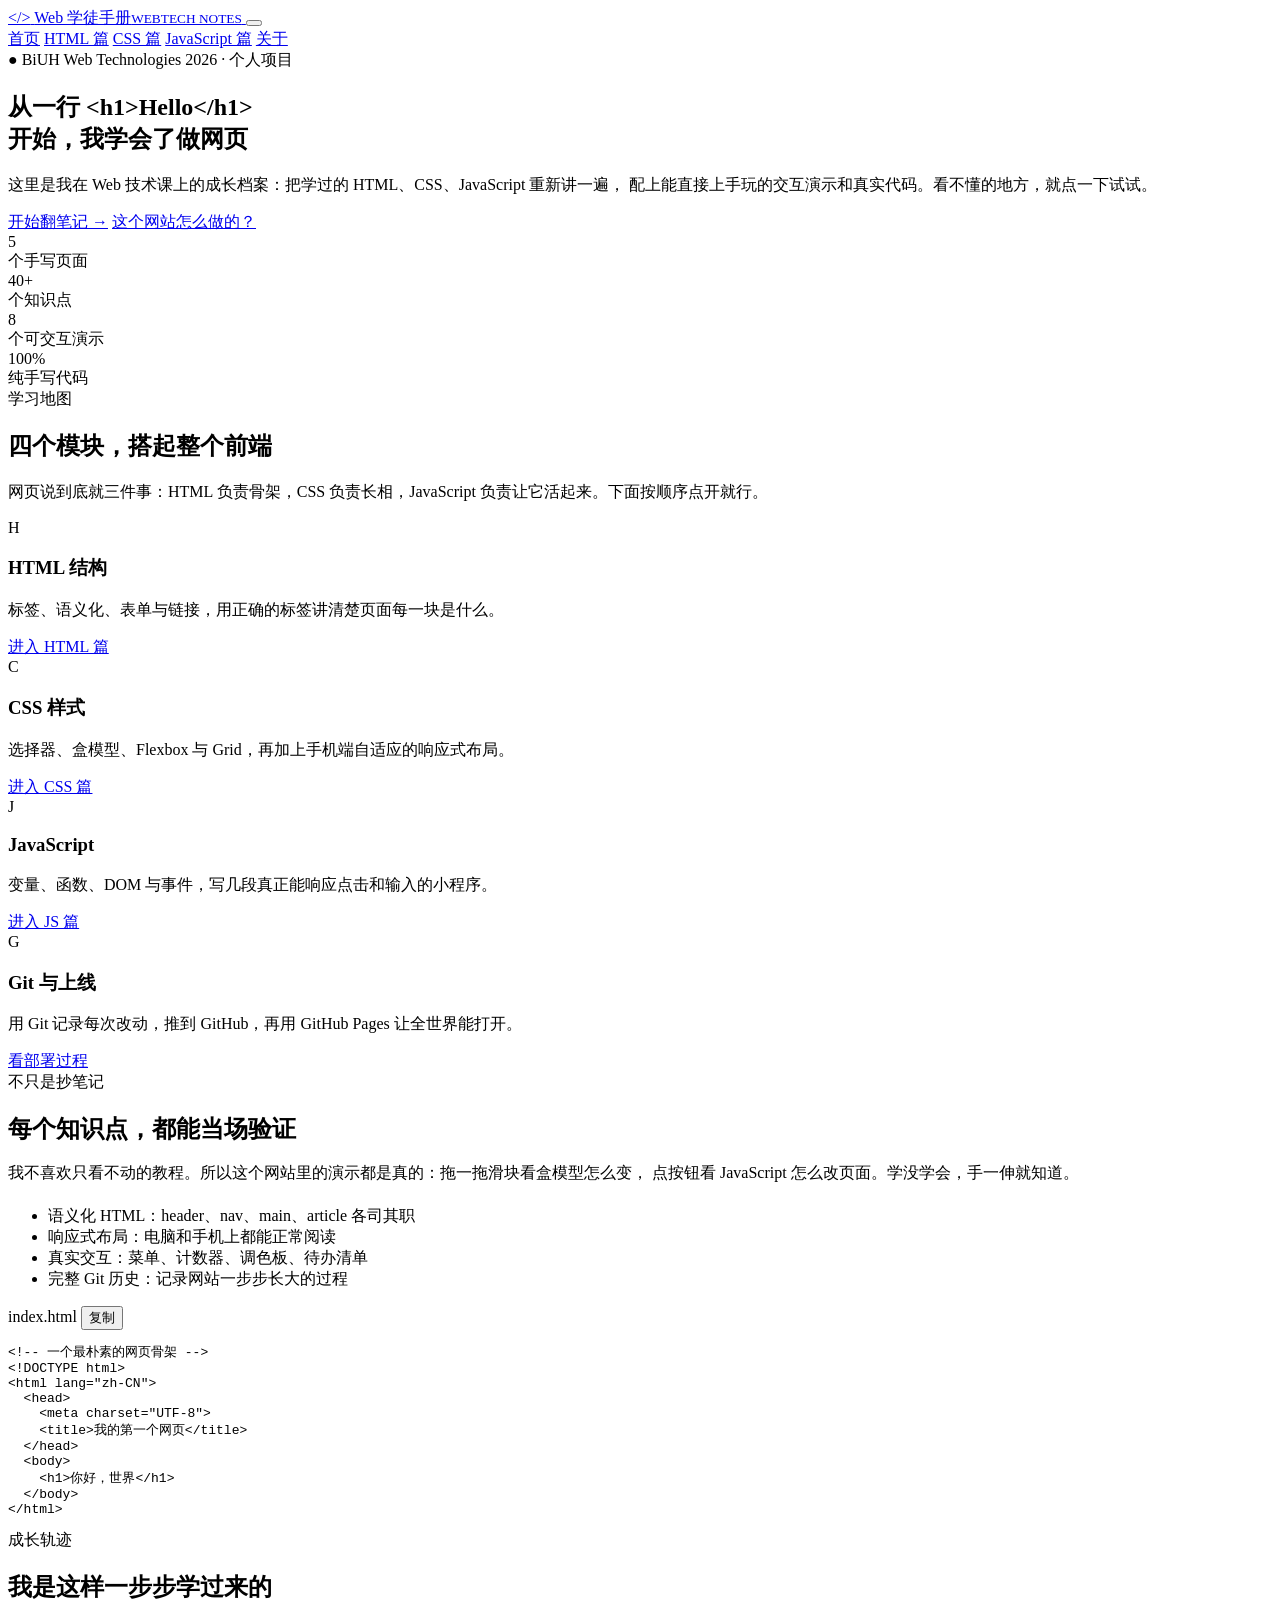
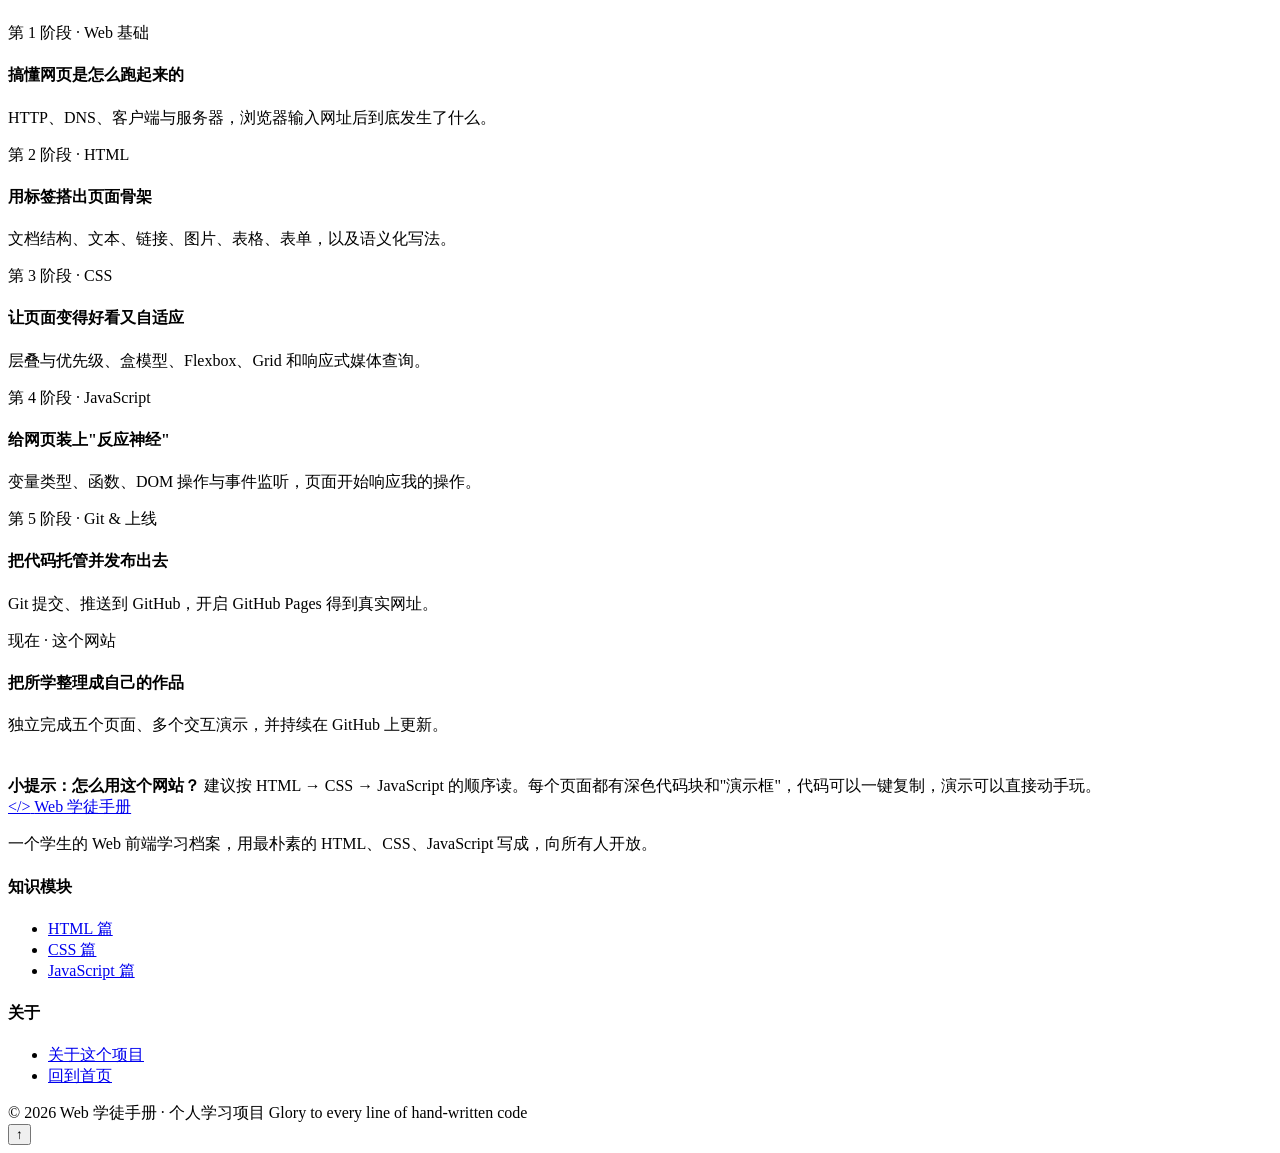
==== index.html @ aa2fd372 "搭建首页：导航、hero、学习模块与入场动画" ====
<!DOCTYPE html>
<html lang="zh-CN">
<head>
  <meta charset="UTF-8">
  <meta name="viewport" content="width=device-width, initial-scale=1.0">
  <title>Web 学徒手册 · 我的 Web 技术学习笔记</title>
  <meta name="description" content="一个从零开始的 Web 前端学习成果展示：HTML、CSS、JavaScript 知识点、可交互演示与真实代码，全部手写并托管在 GitHub。">

  <!-- 身份标识：favicon 与 app icon -->
  <link rel="icon" href="images/favicon-32.png" sizes="32x32">
  <link rel="apple-touch-icon" href="images/apple-touch-icon.png">

  <!-- Open Graph 链接分享卡片 -->
  <meta property="og:title" content="Web 学徒手册">
  <meta property="og:description" content="从零开始的 Web 前端学习成果展示：HTML、CSS、JavaScript，全部手写。">
  <meta property="og:image" content="https://YOUR-NAME.github.io/webtech-notes/images/og-image.jpg">
  <meta property="og:url" content="https://YOUR-NAME.github.io/webtech-notes/">
  <meta property="og:type" content="website">
  <meta name="twitter:card" content="summary_large_image">

  <link rel="stylesheet" href="css/style.css">
</head>
<body>

  <!-- ===== 顶部导航 ===== -->
  <header class="site-header">
    <div class="container nav-bar">
      <a class="brand" href="index.html">
        <span class="mark">&lt;/&gt;</span>
        <span>Web 学徒手册<small>WEBTECH NOTES</small></span>
      </a>
      <button class="nav-toggle" aria-label="切换菜单" aria-expanded="false">
        <span></span><span></span><span></span>
      </button>
      <nav class="nav-links" aria-label="主导航">
        <a href="index.html" class="active">首页</a>
        <a href="html.html">HTML 篇</a>
        <a href="css.html">CSS 篇</a>
        <a href="javascript.html">JavaScript 篇</a>
        <a href="about.html">关于</a>
      </nav>
    </div>
  </header>

  <main>
    <!-- ===== Hero ===== -->
    <section class="hero">
      <div class="container">
        <span class="eyebrow">● BiUH Web Technologies 2026 · 个人项目</span>
        <h1>从一行 <span class="grad">&lt;h1&gt;Hello&lt;/h1&gt;</span><br>开始，我学会了做网页</h1>
        <p class="lead">
          这里是我在 Web 技术课上的成长档案：把学过的 HTML、CSS、JavaScript 重新讲一遍，
          配上能直接上手玩的交互演示和真实代码。看不懂的地方，就点一下试试。
        </p>
        <div class="hero-actions">
          <a href="html.html" class="btn btn-primary">开始翻笔记 →</a>
          <a href="about.html" class="btn btn-ghost">这个网站怎么做的？</a>
        </div>
        <div class="hero-stats">
          <div><div class="num"><span data-count="5">0</span></div><div class="lbl">个手写页面</div></div>
          <div><div class="num"><span data-count="40">0</span>+</div><div class="lbl">个知识点</div></div>
          <div><div class="num"><span data-count="8">0</span></div><div class="lbl">个可交互演示</div></div>
          <div><div class="num"><span data-count="100">0</span>%</div><div class="lbl">纯手写代码</div></div>
        </div>
      </div>
    </section>

    <!-- ===== 学习模块 ===== -->
    <section class="section">
      <div class="container">
        <div class="section-head reveal">
          <span class="tag">学习地图</span>
          <h2>四个模块，搭起整个前端</h2>
          <p>网页说到底就三件事：HTML 负责骨架，CSS 负责长相，JavaScript 负责让它活起来。下面按顺序点开就行。</p>
        </div>
        <div class="grid grid-4">
          <article class="card module-card reveal">
            <div class="icon">H</div>
            <h3>HTML 结构</h3>
            <p>标签、语义化、表单与链接，用正确的标签讲清楚页面每一块是什么。</p>
            <a class="go" href="html.html">进入 HTML 篇</a>
          </article>
          <article class="card module-card reveal">
            <div class="icon accent-bg">C</div>
            <h3>CSS 样式</h3>
            <p>选择器、盒模型、Flexbox 与 Grid，再加上手机端自适应的响应式布局。</p>
            <a class="go" href="css.html">进入 CSS 篇</a>
          </article>
          <article class="card module-card reveal">
            <div class="icon">J</div>
            <h3>JavaScript</h3>
            <p>变量、函数、DOM 与事件，写几段真正能响应点击和输入的小程序。</p>
            <a class="go" href="javascript.html">进入 JS 篇</a>
          </article>
          <article class="card module-card reveal">
            <div class="icon accent-bg">G</div>
            <h3>Git 与上线</h3>
            <p>用 Git 记录每次改动，推到 GitHub，再用 GitHub Pages 让全世界能打开。</p>
            <a class="go" href="about.html">看部署过程</a>
          </article>
        </div>
      </div>
    </section>

    <!-- ===== 这个网站的特点 ===== -->
    <section class="section alt">
      <div class="container">
        <div class="grid grid-2" style="align-items:center; gap:44px;">
          <div class="reveal">
            <span class="tag">不只是抄笔记</span>
            <h2 style="margin-bottom:18px;">每个知识点，都能当场验证</h2>
            <p style="color:var(--muted); margin-bottom:22px;">
              我不喜欢只看不动的教程。所以这个网站里的演示都是真的：拖一拖滑块看盒模型怎么变，
              点按钮看 JavaScript 怎么改页面。学没学会，手一伸就知道。
            </p>
            <ul class="feature-list">
              <li>语义化 HTML：header、nav、main、article 各司其职</li>
              <li>响应式布局：电脑和手机上都能正常阅读</li>
              <li>真实交互：菜单、计数器、调色板、待办清单</li>
              <li>完整 Git 历史：记录网站一步步长大的过程</li>
            </ul>
          </div>
          <div class="reveal">
            <div class="code-block">
              <div class="code-bar">
                <span class="dots"><i></i><i></i><i></i></span>
                <span class="fname">index.html</span>
                <button class="copy-btn">复制</button>
              </div>
<pre><span class="t-com">&lt;!-- 一个最朴素的网页骨架 --&gt;</span>
<span class="t-tag">&lt;!DOCTYPE html&gt;</span>
<span class="t-tag">&lt;html</span> <span class="t-attr">lang</span>=<span class="t-str">"zh-CN"</span><span class="t-tag">&gt;</span>
  <span class="t-tag">&lt;head&gt;</span>
    <span class="t-tag">&lt;meta</span> <span class="t-attr">charset</span>=<span class="t-str">"UTF-8"</span><span class="t-tag">&gt;</span>
    <span class="t-tag">&lt;title&gt;</span>我的第一个网页<span class="t-tag">&lt;/title&gt;</span>
  <span class="t-tag">&lt;/head&gt;</span>
  <span class="t-tag">&lt;body&gt;</span>
    <span class="t-tag">&lt;h1&gt;</span>你好，世界<span class="t-tag">&lt;/h1&gt;</span>
  <span class="t-tag">&lt;/body&gt;</span>
<span class="t-tag">&lt;/html&gt;</span></pre>
            </div>
          </div>
        </div>
      </div>
    </section>

    <!-- ===== 学习历程时间线 ===== -->
    <section class="section">
      <div class="container">
        <div class="section-head reveal">
          <span class="tag">成长轨迹</span>
          <h2>我是这样一步步学过来的</h2>
        </div>
        <div class="grid grid-2">
          <div class="timeline reveal">
            <div class="timeline-item">
              <div class="when">第 1 阶段 · Web 基础</div>
              <h4>搞懂网页是怎么跑起来的</h4>
              <p>HTTP、DNS、客户端与服务器，浏览器输入网址后到底发生了什么。</p>
            </div>
            <div class="timeline-item">
              <div class="when">第 2 阶段 · HTML</div>
              <h4>用标签搭出页面骨架</h4>
              <p>文档结构、文本、链接、图片、表格、表单，以及语义化写法。</p>
            </div>
            <div class="timeline-item">
              <div class="when">第 3 阶段 · CSS</div>
              <h4>让页面变得好看又自适应</h4>
              <p>层叠与优先级、盒模型、Flexbox、Grid 和响应式媒体查询。</p>
            </div>
          </div>
          <div class="timeline reveal">
            <div class="timeline-item">
              <div class="when">第 4 阶段 · JavaScript</div>
              <h4>给网页装上"反应神经"</h4>
              <p>变量类型、函数、DOM 操作与事件监听，页面开始响应我的操作。</p>
            </div>
            <div class="timeline-item">
              <div class="when">第 5 阶段 · Git &amp; 上线</div>
              <h4>把代码托管并发布出去</h4>
              <p>Git 提交、推送到 GitHub，开启 GitHub Pages 得到真实网址。</p>
            </div>
            <div class="timeline-item">
              <div class="when">现在 · 这个网站</div>
              <h4>把所学整理成自己的作品</h4>
              <p>独立完成五个页面、多个交互演示，并持续在 GitHub 上更新。</p>
            </div>
          </div>
        </div>

        <div class="callout info reveal" style="margin-top:40px;">
          <strong>小提示：怎么用这个网站？</strong>
          建议按 HTML → CSS → JavaScript 的顺序读。每个页面都有深色代码块和"演示框"，代码可以一键复制，演示可以直接动手玩。
        </div>
      </div>
    </section>
  </main>

  <!-- ===== 页脚 ===== -->
  <footer class="site-footer">
    <div class="container">
      <div class="footer-grid">
        <div>
          <a class="brand" href="index.html">
            <span class="mark">&lt;/&gt;</span>
            <span>Web 学徒手册</span>
          </a>
          <p>一个学生的 Web 前端学习档案，用最朴素的 HTML、CSS、JavaScript 写成，向所有人开放。</p>
        </div>
        <div>
          <h4>知识模块</h4>
          <ul>
            <li><a href="html.html">HTML 篇</a></li>
            <li><a href="css.html">CSS 篇</a></li>
            <li><a href="javascript.html">JavaScript 篇</a></li>
          </ul>
        </div>
        <div>
          <h4>关于</h4>
          <ul>
            <li><a href="about.html">关于这个项目</a></li>
            <li><a href="index.html">回到首页</a></li>
          </ul>
        </div>
      </div>
      <div class="footer-bottom">
        <span>© <span data-year>2026</span> Web 学徒手册 · 个人学习项目</span>
        <span>Glory to every line of hand-written code</span>
      </div>
    </div>
  </footer>

  <button class="to-top" aria-label="回到顶部">↑</button>
  <script src="js/main.js"></script>
</body>
</html>
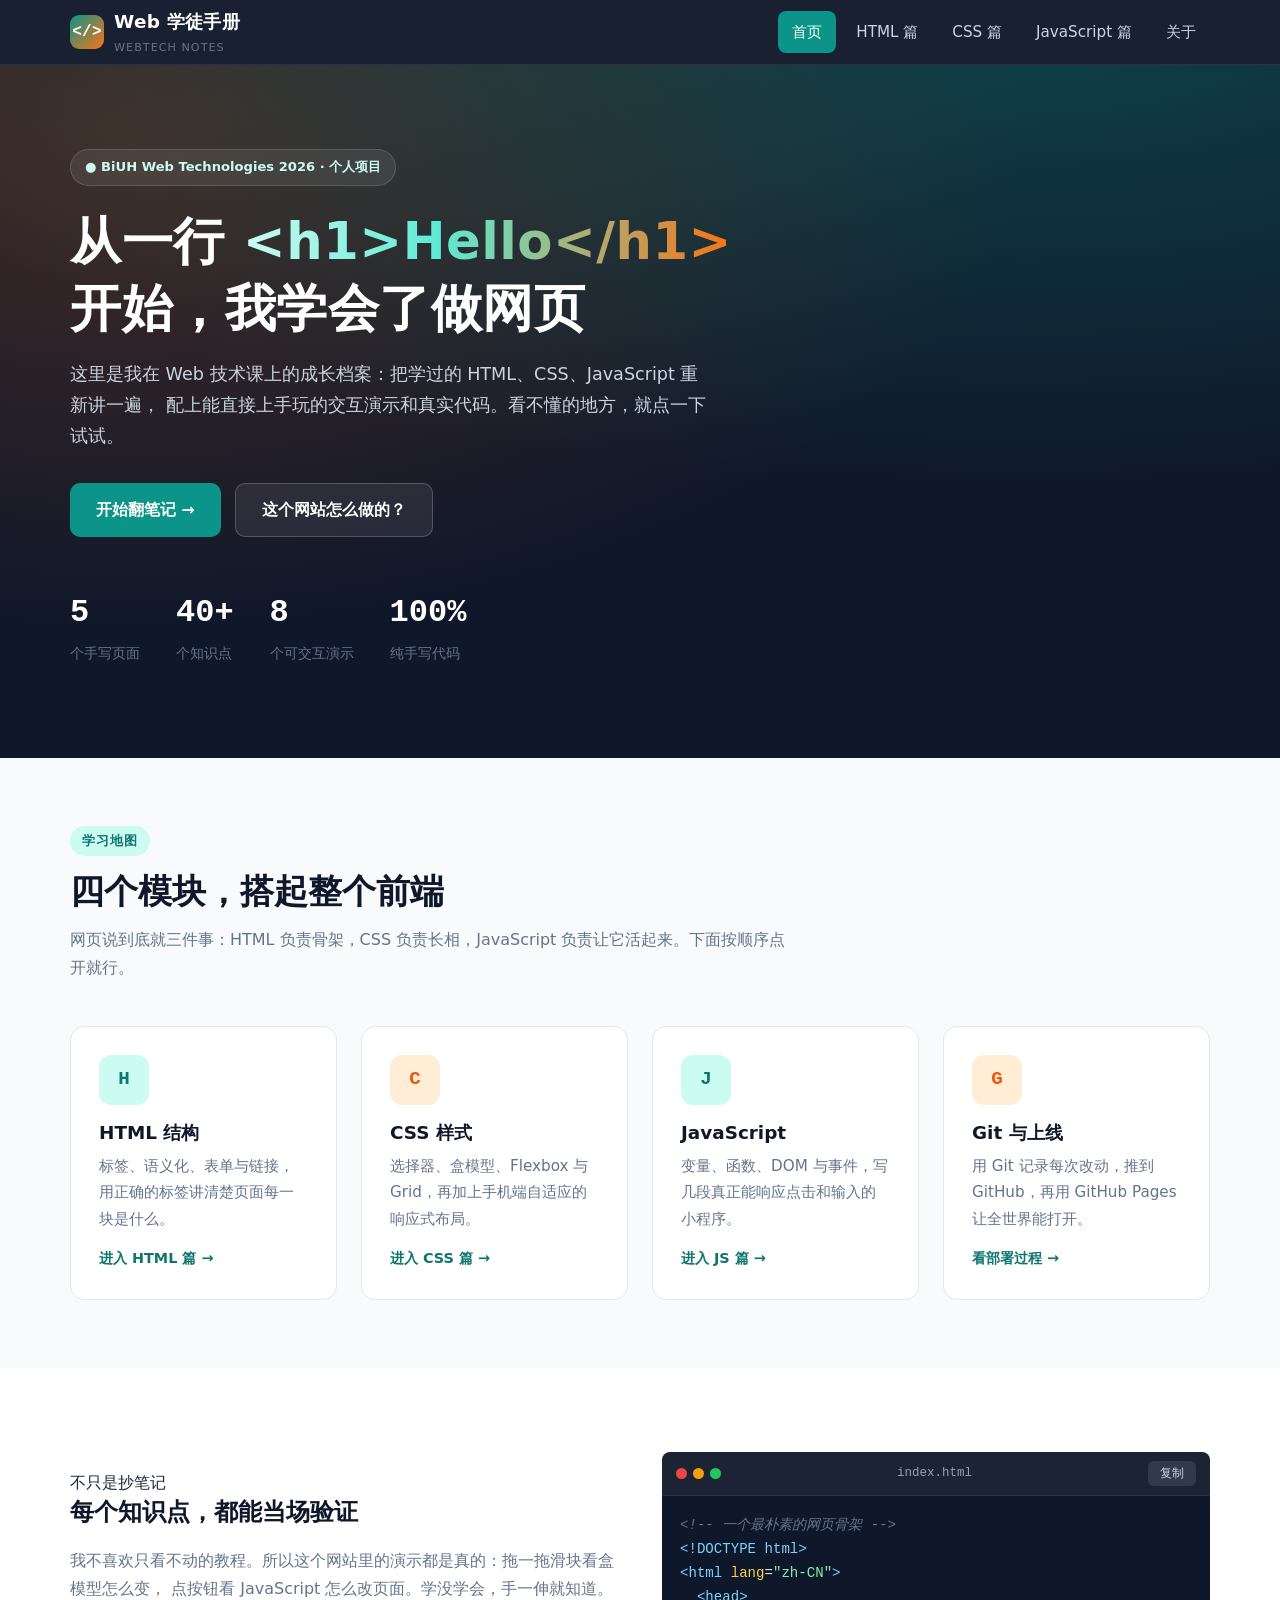
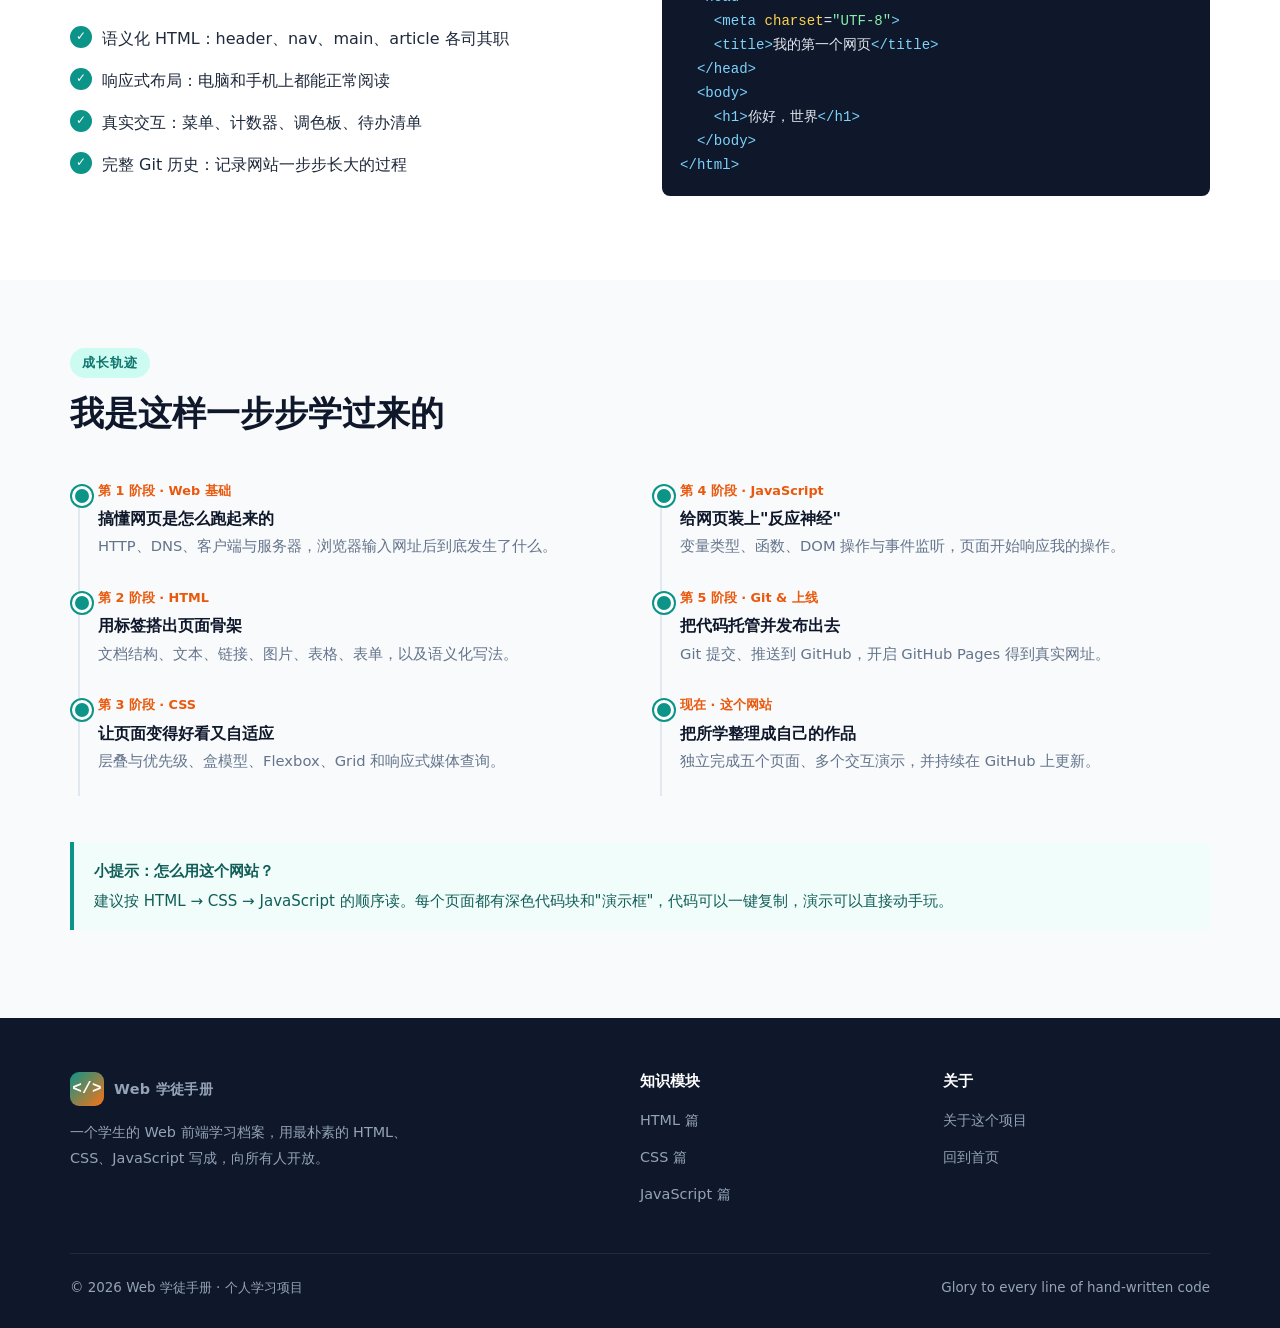
==== commit b27f56a6: "填入真实 GitHub Pages 地址，完善 Open Graph 链接" ====
--- a/index.html
+++ b/index.html
@@ -13,8 +13,8 @@
   <!-- Open Graph 链接分享卡片 -->
   <meta property="og:title" content="Web 学徒手册">
   <meta property="og:description" content="从零开始的 Web 前端学习成果展示：HTML、CSS、JavaScript，全部手写。">
-  <meta property="og:image" content="https://YOUR-NAME.github.io/webtech-notes/images/og-image.jpg">
-  <meta property="og:url" content="https://YOUR-NAME.github.io/webtech-notes/">
+  <meta property="og:image" content="https://qianniu2007.github.io/webtech-notes/images/og-image.jpg">
+  <meta property="og:url" content="https://qianniu2007.github.io/webtech-notes/">
   <meta property="og:type" content="website">
   <meta name="twitter:card" content="summary_large_image">
 
--- a/css/style.css
+++ b/css/style.css
@@ -0,0 +1,665 @@
+/* =========================================================
+   WebTech Notes · 学习成果展示网站 共享样式表
+   纯手写 CSS：变量 + Flexbox + Grid + 响应式
+   ========================================================= */
+
+/* ---------- 设计变量 ---------- */
+:root {
+  --brand: #0d9488;        /* 主色 teal */
+  --brand-dark: #0f766e;
+  --brand-light: #ccfbf1;
+  --accent: #f97316;       /* 橙色强调 */
+  --accent-dark: #ea580c;
+  --ink: #1e293b;          /* 正文深灰蓝 */
+  --muted: #64748b;
+  --line: #e2e8f0;
+  --bg: #f8fafc;
+  --card: #ffffff;
+  --dark: #0f172a;         /* 导航/页脚/代码块 */
+  --code-bg: #0f172a;
+  --code-ink: #e2e8f0;
+  --shadow: 0 4px 16px rgba(15, 23, 42, 0.08);
+  --shadow-lg: 0 12px 32px rgba(15, 23, 42, 0.14);
+  --radius: 14px;
+  --radius-sm: 8px;
+  --maxw: 1140px;
+  --font: "PingFang SC", "Microsoft YaHei", "Segoe UI", system-ui, -apple-system, sans-serif;
+  --mono: "Cascadia Code", "JetBrains Mono", Consolas, Monaco, "Courier New", monospace;
+}
+
+/* ---------- 基础重置 ---------- */
+* { margin: 0; padding: 0; box-sizing: border-box; }
+
+html { scroll-behavior: smooth; }
+
+body {
+  font-family: var(--font);
+  color: var(--ink);
+  background: var(--bg);
+  line-height: 1.75;
+  font-size: 16px;
+  -webkit-font-smoothing: antialiased;
+}
+
+img { max-width: 100%; display: block; }
+a { color: var(--brand-dark); text-decoration: none; }
+ul { list-style: none; }
+
+h1, h2, h3, h4 { line-height: 1.3; color: var(--dark); font-weight: 700; }
+
+.container { width: min(92%, var(--maxw)); margin-inline: auto; }
+
+/* ---------- 顶部导航 ---------- */
+.site-header {
+  position: sticky;
+  top: 0;
+  z-index: 100;
+  background: rgba(15, 23, 42, 0.96);
+  backdrop-filter: blur(8px);
+  border-bottom: 1px solid rgba(255, 255, 255, 0.08);
+}
+.nav-bar {
+  display: flex;
+  align-items: center;
+  justify-content: space-between;
+  height: 64px;
+}
+.brand {
+  display: flex;
+  align-items: center;
+  gap: 10px;
+  color: #fff;
+  font-weight: 800;
+  font-size: 1.15rem;
+  letter-spacing: 0.3px;
+}
+.brand .mark {
+  display: grid;
+  place-items: center;
+  width: 34px;
+  height: 34px;
+  border-radius: 9px;
+  background: linear-gradient(135deg, var(--brand), var(--accent));
+  color: #fff;
+  font-family: var(--mono);
+  font-size: 1rem;
+}
+.brand small { color: var(--muted); font-weight: 500; font-size: 0.7rem; display: block; letter-spacing: 1px; }
+
+.nav-links { display: flex; align-items: center; gap: 6px; }
+.nav-links a {
+  color: #cbd5e1;
+  padding: 8px 14px;
+  border-radius: 8px;
+  font-size: 0.95rem;
+  font-weight: 500;
+  transition: background 0.2s, color 0.2s;
+}
+.nav-links a:hover { background: rgba(255, 255, 255, 0.1); color: #fff; }
+.nav-links a.active { background: var(--brand); color: #fff; }
+
+/* 汉堡按钮（移动端） */
+.nav-toggle {
+  display: none;
+  flex-direction: column;
+  justify-content: center;
+  gap: 5px;
+  width: 42px;
+  height: 42px;
+  background: transparent;
+  border: 0;
+  cursor: pointer;
+}
+.nav-toggle span {
+  display: block;
+  height: 2px;
+  width: 22px;
+  margin-inline: auto;
+  background: #fff;
+  border-radius: 2px;
+  transition: transform 0.25s, opacity 0.25s;
+}
+.nav-toggle.open span:nth-child(1) { transform: translateY(7px) rotate(45deg); }
+.nav-toggle.open span:nth-child(2) { opacity: 0; }
+.nav-toggle.open span:nth-child(3) { transform: translateY(-7px) rotate(-45deg); }
+
+/* ---------- Hero 区 ---------- */
+.hero {
+  position: relative;
+  background: radial-gradient(1200px 500px at 80% -10%, rgba(13, 148, 136, 0.35), transparent),
+              radial-gradient(900px 500px at 10% 10%, rgba(249, 115, 22, 0.22), transparent),
+              var(--dark);
+  color: #e2e8f0;
+  padding: 84px 0 92px;
+  overflow: hidden;
+}
+.hero .eyebrow {
+  display: inline-flex;
+  align-items: center;
+  gap: 8px;
+  background: rgba(255, 255, 255, 0.08);
+  border: 1px solid rgba(255, 255, 255, 0.14);
+  color: var(--brand-light);
+  padding: 6px 14px;
+  border-radius: 999px;
+  font-size: 0.82rem;
+  font-weight: 600;
+  margin-bottom: 22px;
+}
+.hero h1 {
+  color: #fff;
+  font-size: clamp(2rem, 5vw, 3.2rem);
+  margin-bottom: 18px;
+  letter-spacing: 0.5px;
+}
+.hero h1 .grad {
+  background: linear-gradient(90deg, var(--brand-light), #5eead4 40%, var(--accent));
+  -webkit-background-clip: text;
+  background-clip: text;
+  color: transparent;
+}
+.hero p.lead {
+  font-size: 1.1rem;
+  color: #cbd5e1;
+  max-width: 640px;
+  margin-bottom: 32px;
+}
+.hero-actions { display: flex; flex-wrap: wrap; gap: 14px; }
+.hero-stats {
+  display: flex;
+  flex-wrap: wrap;
+  gap: 36px;
+  margin-top: 48px;
+}
+.hero-stats .num {
+  font-size: 2rem;
+  font-weight: 800;
+  color: #fff;
+  font-family: var(--mono);
+}
+.hero-stats .lbl { color: var(--muted); font-size: 0.88rem; }
+
+/* 页面内小 hero（子页面顶部） */
+.page-hero {
+  background: var(--dark);
+  color: #e2e8f0;
+  padding: 56px 0 50px;
+}
+.page-hero .crumb { font-size: 0.85rem; color: var(--muted); margin-bottom: 12px; }
+.page-hero .crumb a { color: #5eead4; }
+.page-hero h1 { color: #fff; font-size: clamp(1.8rem, 4vw, 2.6rem); margin-bottom: 10px; }
+.page-hero p { color: #cbd5e1; max-width: 680px; }
+
+/* ---------- 按钮 ---------- */
+.btn {
+  display: inline-flex;
+  align-items: center;
+  gap: 8px;
+  padding: 12px 26px;
+  border-radius: 10px;
+  font-weight: 600;
+  font-size: 0.98rem;
+  border: 0;
+  cursor: pointer;
+  transition: transform 0.15s, box-shadow 0.2s, background 0.2s;
+}
+.btn-primary { background: var(--brand); color: #fff; }
+.btn-primary:hover { background: var(--brand-dark); transform: translateY(-2px); box-shadow: var(--shadow); }
+.btn-accent { background: var(--accent); color: #fff; }
+.btn-accent:hover { background: var(--accent-dark); transform: translateY(-2px); }
+.btn-ghost { background: rgba(255,255,255,0.08); color: #fff; border: 1px solid rgba(255,255,255,0.2); }
+.btn-ghost:hover { background: rgba(255,255,255,0.16); }
+.btn-sm { padding: 8px 16px; font-size: 0.88rem; border-radius: 8px; }
+
+/* ---------- 通用区块 ---------- */
+.section { padding: 68px 0; }
+.section.alt { background: #fff; }
+.section-head { max-width: 720px; margin-bottom: 44px; }
+.section-head .tag {
+  display: inline-block;
+  color: var(--brand-dark);
+  background: var(--brand-light);
+  font-weight: 700;
+  font-size: 0.8rem;
+  letter-spacing: 1px;
+  padding: 4px 12px;
+  border-radius: 999px;
+  margin-bottom: 14px;
+}
+.section-head h2 { font-size: clamp(1.5rem, 3vw, 2.1rem); margin-bottom: 12px; }
+.section-head p { color: var(--muted); }
+
+/* ---------- 卡片网格 ---------- */
+.grid { display: grid; gap: 24px; }
+.grid-3 { grid-template-columns: repeat(3, 1fr); }
+.grid-2 { grid-template-columns: repeat(2, 1fr); }
+.grid-4 { grid-template-columns: repeat(4, 1fr); }
+
+.card {
+  background: var(--card);
+  border: 1px solid var(--line);
+  border-radius: var(--radius);
+  padding: 28px;
+  transition: transform 0.2s, box-shadow 0.2s, border-color 0.2s;
+}
+.card:hover { transform: translateY(-6px); box-shadow: var(--shadow-lg); border-color: var(--brand); }
+.card .icon {
+  display: grid;
+  place-items: center;
+  width: 50px;
+  height: 50px;
+  border-radius: 12px;
+  background: var(--brand-light);
+  color: var(--brand-dark);
+  font-family: var(--mono);
+  font-weight: 800;
+  font-size: 1.2rem;
+  margin-bottom: 16px;
+}
+.card h3 { font-size: 1.15rem; margin-bottom: 8px; }
+.card p { color: var(--muted); font-size: 0.95rem; margin-bottom: 14px; }
+.card .go { font-weight: 600; color: var(--brand-dark); font-size: 0.9rem; }
+.card .go::after { content: " →"; transition: margin 0.2s; }
+.card:hover .go::after { margin-left: 4px; }
+
+/* 模块卡片（首页，带编号颜色） */
+.module-card { display: flex; flex-direction: column; }
+.module-card .icon.accent-bg { background: #ffedd5; color: var(--accent-dark); }
+
+/* ---------- 代码块 ---------- */
+.code-block {
+  position: relative;
+  background: var(--code-bg);
+  border-radius: var(--radius-sm);
+  margin: 16px 0;
+  overflow: hidden;
+}
+.code-block .code-bar {
+  display: flex;
+  align-items: center;
+  justify-content: space-between;
+  padding: 9px 14px;
+  background: rgba(255,255,255,0.05);
+  border-bottom: 1px solid rgba(255,255,255,0.08);
+}
+.code-block .dots { display: flex; gap: 6px; }
+.code-block .dots i { width: 11px; height: 11px; border-radius: 50%; background: #ef4444; display: block; }
+.code-block .dots i:nth-child(2) { background: #f59e0b; }
+.code-block .dots i:nth-child(3) { background: #22c55e; }
+.code-block .fname { color: #94a3b8; font-size: 0.78rem; font-family: var(--mono); }
+.copy-btn {
+  background: rgba(255,255,255,0.1);
+  color: #cbd5e1;
+  border: 0;
+  padding: 4px 12px;
+  border-radius: 6px;
+  font-size: 0.78rem;
+  cursor: pointer;
+  font-family: var(--font);
+}
+.copy-btn:hover { background: var(--brand); color: #fff; }
+.code-block pre {
+  padding: 18px;
+  overflow-x: auto;
+  font-family: var(--mono);
+  font-size: 0.88rem;
+  line-height: 1.7;
+  color: var(--code-ink);
+}
+/* 简单的语法高亮（用 span 类手动标注） */
+.t-tag { color: #7dd3fc; }
+.t-attr { color: #fcd34d; }
+.t-str { color: #86efac; }
+.t-com { color: #64748b; font-style: italic; }
+.t-kw { color: #c4b5fd; }
+.t-fn { color: #fbbf24; }
+.t-num { color: #fca5a5; }
+
+/* 行内代码 */
+code.inline {
+  background: #f1f5f9;
+  color: var(--accent-dark);
+  border: 1px solid var(--line);
+  padding: 2px 7px;
+  border-radius: 6px;
+  font-family: var(--mono);
+  font-size: 0.86em;
+}
+
+/* ---------- 演示框（交互 demo） ---------- */
+.demo {
+  border: 1px solid var(--line);
+  border-radius: var(--radius);
+  background: #fff;
+  padding: 26px;
+  margin: 18px 0;
+}
+.demo .demo-title {
+  font-size: 0.82rem;
+  font-weight: 700;
+  color: var(--brand-dark);
+  text-transform: uppercase;
+  letter-spacing: 1px;
+  margin-bottom: 16px;
+  display: flex;
+  align-items: center;
+  gap: 8px;
+}
+.demo .demo-title::before {
+  content: "";
+  width: 8px; height: 8px; border-radius: 50%;
+  background: var(--accent);
+}
+.demo-row { display: flex; flex-wrap: wrap; gap: 14px; align-items: center; }
+
+/* ---------- 标签/徽章 ---------- */
+.badge {
+  display: inline-block;
+  padding: 3px 11px;
+  border-radius: 999px;
+  font-size: 0.78rem;
+  font-weight: 600;
+  background: var(--brand-light);
+  color: var(--brand-dark);
+}
+.badge.orange { background: #ffedd5; color: var(--accent-dark); }
+.badge.slate { background: #f1f5f9; color: var(--muted); }
+
+/* ---------- 知识点列表 ---------- */
+.feature-list { display: grid; gap: 14px; }
+.feature-list li {
+  position: relative;
+  padding-left: 32px;
+  color: var(--ink);
+}
+.feature-list li::before {
+  content: "✓";
+  position: absolute;
+  left: 0; top: 1px;
+  display: grid;
+  place-items: center;
+  width: 22px; height: 22px;
+  border-radius: 50%;
+  background: var(--brand);
+  color: #fff;
+  font-size: 0.75rem;
+  font-weight: 700;
+}
+
+/* ---------- 表格 ---------- */
+.table-wrap { overflow-x: auto; border: 1px solid var(--line); border-radius: var(--radius-sm); }
+table { width: 100%; border-collapse: collapse; background: #fff; min-width: 520px; }
+th, td { padding: 13px 16px; text-align: left; border-bottom: 1px solid var(--line); font-size: 0.92rem; }
+th { background: #f1f5f9; color: var(--dark); font-weight: 700; }
+tbody tr:last-child td { border-bottom: 0; }
+tbody tr:hover { background: #f8fafc; }
+
+/* ---------- 语义化标签示意（HTML 页） ---------- */
+.semantic-demo {
+  border: 2px dashed var(--brand);
+  border-radius: var(--radius-sm);
+  padding: 14px;
+  display: grid;
+  gap: 10px;
+}
+.semantic-demo .sem-box {
+  border: 1px solid var(--line);
+  border-radius: 8px;
+  padding: 12px 14px;
+  background: #f8fafc;
+  font-family: var(--mono);
+  font-size: 0.85rem;
+  color: var(--brand-dark);
+}
+.semantic-demo .sem-box.header { background: var(--dark); color: #5eead4; }
+.semantic-demo .sem-box.footer { background: var(--dark); color: #fdba74; }
+.semantic-demo .mid { display: grid; grid-template-columns: 2fr 1fr; gap: 10px; }
+
+/* ---------- 盒模型交互演示（CSS 页） ---------- */
+.box-model-stage {
+  display: grid;
+  place-items: center;
+  background: #f1f5f9;
+  border-radius: var(--radius-sm);
+  padding: 30px;
+}
+.bm-margin { background: #fde68a; padding: 26px; border-radius: 6px; transition: padding 0.2s; }
+.bm-border { background: var(--accent); padding: 14px; border-radius: 4px; transition: padding 0.2s; }
+.bm-padding { background: #a7f3d0; padding: 20px; border-radius: 4px; transition: padding 0.2s; }
+.bm-content {
+  background: #7dd3fc;
+  min-width: 150px;
+  text-align: center;
+  padding: 22px;
+  border-radius: 4px;
+  font-family: var(--mono);
+  font-weight: 700;
+}
+.range-control { display: flex; flex-direction: column; gap: 4px; }
+.range-control label { font-size: 0.85rem; font-weight: 600; color: var(--muted); }
+.range-control input[type=range] { width: 100%; accent-color: var(--brand); }
+.range-control .val { font-family: var(--mono); color: var(--accent-dark); font-weight: 700; }
+
+/* Flexbox 演示 */
+.flex-stage {
+  display: flex;
+  gap: 10px;
+  background: #f1f5f9;
+  border-radius: var(--radius-sm);
+  padding: 16px;
+  min-height: 130px;
+  transition: flex-direction 0.3s, justify-content 0.3s;
+}
+.flex-stage .flex-item {
+  display: grid;
+  place-items: center;
+  width: 52px; height: 52px;
+  background: var(--brand);
+  color: #fff;
+  border-radius: 8px;
+  font-family: var(--mono);
+  font-weight: 700;
+}
+.seg-control { display: inline-flex; background: #f1f5f9; border-radius: 8px; padding: 4px; gap: 4px; }
+.seg-control button {
+  border: 0;
+  background: transparent;
+  padding: 7px 14px;
+  border-radius: 6px;
+  cursor: pointer;
+  font-size: 0.85rem;
+  font-weight: 600;
+  color: var(--muted);
+  font-family: var(--font);
+}
+.seg-control button.on { background: var(--brand); color: #fff; }
+
+/* ---------- JS 页小部件 ---------- */
+.counter-display {
+  font-family: var(--mono);
+  font-size: 2.6rem;
+  font-weight: 800;
+  color: var(--dark);
+  min-width: 110px;
+  text-align: center;
+}
+.color-swatch {
+  width: 100%;
+  height: 110px;
+  border-radius: var(--radius-sm);
+  background: rgb(13, 148, 136);
+  display: grid;
+  place-items: center;
+  color: #fff;
+  font-family: var(--mono);
+  font-weight: 700;
+  transition: background 0.2s;
+}
+input[type=range].color-range { accent-color: var(--accent); width: 100%; }
+.todo-input {
+  display: flex; gap: 10px;
+}
+.todo-input input {
+  flex: 1;
+  padding: 11px 14px;
+  border: 1px solid var(--line);
+  border-radius: 8px;
+  font-family: var(--font);
+  font-size: 0.95rem;
+}
+.todo-input input:focus { outline: 2px solid var(--brand); border-color: transparent; }
+.todo-list { margin-top: 16px; display: grid; gap: 8px; }
+.todo-list li {
+  display: flex;
+  align-items: center;
+  gap: 10px;
+  padding: 10px 14px;
+  background: #f8fafc;
+  border: 1px solid var(--line);
+  border-radius: 8px;
+}
+.todo-list li.done span { text-decoration: line-through; color: var(--muted); }
+.todo-list li button {
+  margin-left: auto;
+  background: transparent;
+  border: 0;
+  color: #ef4444;
+  cursor: pointer;
+  font-size: 1rem;
+}
+.todo-empty { color: var(--muted); font-size: 0.9rem; text-align: center; padding: 14px; }
+
+/* ---------- 时间线（学习历程） ---------- */
+.timeline { position: relative; padding-left: 28px; }
+.timeline::before {
+  content: "";
+  position: absolute;
+  left: 8px; top: 6px; bottom: 6px;
+  width: 2px;
+  background: var(--line);
+}
+.timeline-item { position: relative; padding-bottom: 28px; }
+.timeline-item::before {
+  content: "";
+  position: absolute;
+  left: -26px; top: 6px;
+  width: 14px; height: 14px;
+  border-radius: 50%;
+  background: var(--brand);
+  border: 3px solid #fff;
+  box-shadow: 0 0 0 2px var(--brand);
+}
+.timeline-item h4 { font-size: 1.02rem; margin-bottom: 4px; }
+.timeline-item .when { font-size: 0.8rem; color: var(--accent-dark); font-weight: 700; margin-bottom: 6px; }
+.timeline-item p { color: var(--muted); font-size: 0.92rem; }
+
+/* ---------- 引用/提示框 ---------- */
+.callout {
+  border-left: 4px solid var(--accent);
+  background: #fff7ed;
+  padding: 16px 20px;
+  border-radius: 0 var(--radius-sm) var(--radius-sm) 0;
+  margin: 20px 0;
+  color: #9a3412;
+  font-size: 0.94rem;
+}
+.callout.info { border-color: var(--brand); background: #f0fdfa; color: #115e59; }
+.callout strong { display: block; margin-bottom: 4px; }
+
+/* ---------- 页脚 ---------- */
+.site-footer {
+  background: var(--dark);
+  color: #94a3b8;
+  padding: 54px 0 28px;
+}
+.footer-grid {
+  display: grid;
+  grid-template-columns: 2fr 1fr 1fr;
+  gap: 36px;
+  margin-bottom: 36px;
+}
+.site-footer .brand { margin-bottom: 14px; }
+.site-footer p { font-size: 0.9rem; max-width: 340px; }
+.site-footer h4 { color: #fff; font-size: 0.95rem; margin-bottom: 14px; }
+.site-footer ul li { margin-bottom: 9px; }
+.site-footer a { color: #94a3b8; font-size: 0.9rem; }
+.site-footer a:hover { color: #5eead4; }
+.footer-bottom {
+  border-top: 1px solid rgba(255,255,255,0.08);
+  padding-top: 22px;
+  display: flex;
+  justify-content: space-between;
+  flex-wrap: wrap;
+  gap: 10px;
+  font-size: 0.84rem;
+}
+
+/* ---------- 回到顶部 ---------- */
+.to-top {
+  position: fixed;
+  right: 24px;
+  bottom: 24px;
+  width: 46px;
+  height: 46px;
+  border-radius: 50%;
+  background: var(--brand);
+  color: #fff;
+  border: 0;
+  cursor: pointer;
+  font-size: 1.2rem;
+  box-shadow: var(--shadow-lg);
+  opacity: 0;
+  pointer-events: none;
+  transform: translateY(12px);
+  transition: opacity 0.25s, transform 0.25s, background 0.2s;
+  z-index: 90;
+}
+.to-top.show { opacity: 1; pointer-events: auto; transform: translateY(0); }
+.to-top:hover { background: var(--brand-dark); }
+
+/* ---------- 滚动入场动画 ---------- */
+.reveal { opacity: 0; transform: translateY(26px); transition: opacity 0.6s ease, transform 0.6s ease; }
+.reveal.visible { opacity: 1; transform: translateY(0); }
+
+/* ---------- 响应式 ---------- */
+@media (max-width: 960px) {
+  .grid-4 { grid-template-columns: repeat(2, 1fr); }
+  .grid-3 { grid-template-columns: repeat(2, 1fr); }
+  .footer-grid { grid-template-columns: 1fr 1fr; }
+}
+
+@media (max-width: 720px) {
+  .nav-toggle { display: flex; }
+  .nav-links {
+    position: absolute;
+    top: 64px;
+    left: 0;
+    right: 0;
+    flex-direction: column;
+    align-items: stretch;
+    gap: 4px;
+    background: var(--dark);
+    padding: 14px 16px 20px;
+    border-bottom: 1px solid rgba(255,255,255,0.1);
+    max-height: 0;
+    overflow: hidden;
+    transition: max-height 0.3s ease, padding 0.3s ease;
+    padding-top: 0;
+    padding-bottom: 0;
+  }
+  .nav-links.open { max-height: 360px; padding-top: 14px; padding-bottom: 20px; }
+  .nav-links a { padding: 12px 14px; }
+
+  .grid-3, .grid-2, .grid-4 { grid-template-columns: 1fr; }
+  .hero { padding: 60px 0 66px; }
+  .hero-stats { gap: 24px; }
+  .section { padding: 50px 0; }
+  .semantic-demo .mid { grid-template-columns: 1fr; }
+  .footer-grid { grid-template-columns: 1fr; gap: 26px; }
+  .footer-bottom { flex-direction: column; }
+}
+
+@media (max-width: 420px) {
+  .hero-actions .btn { width: 100%; justify-content: center; }
+  .demo { padding: 18px; }
+}
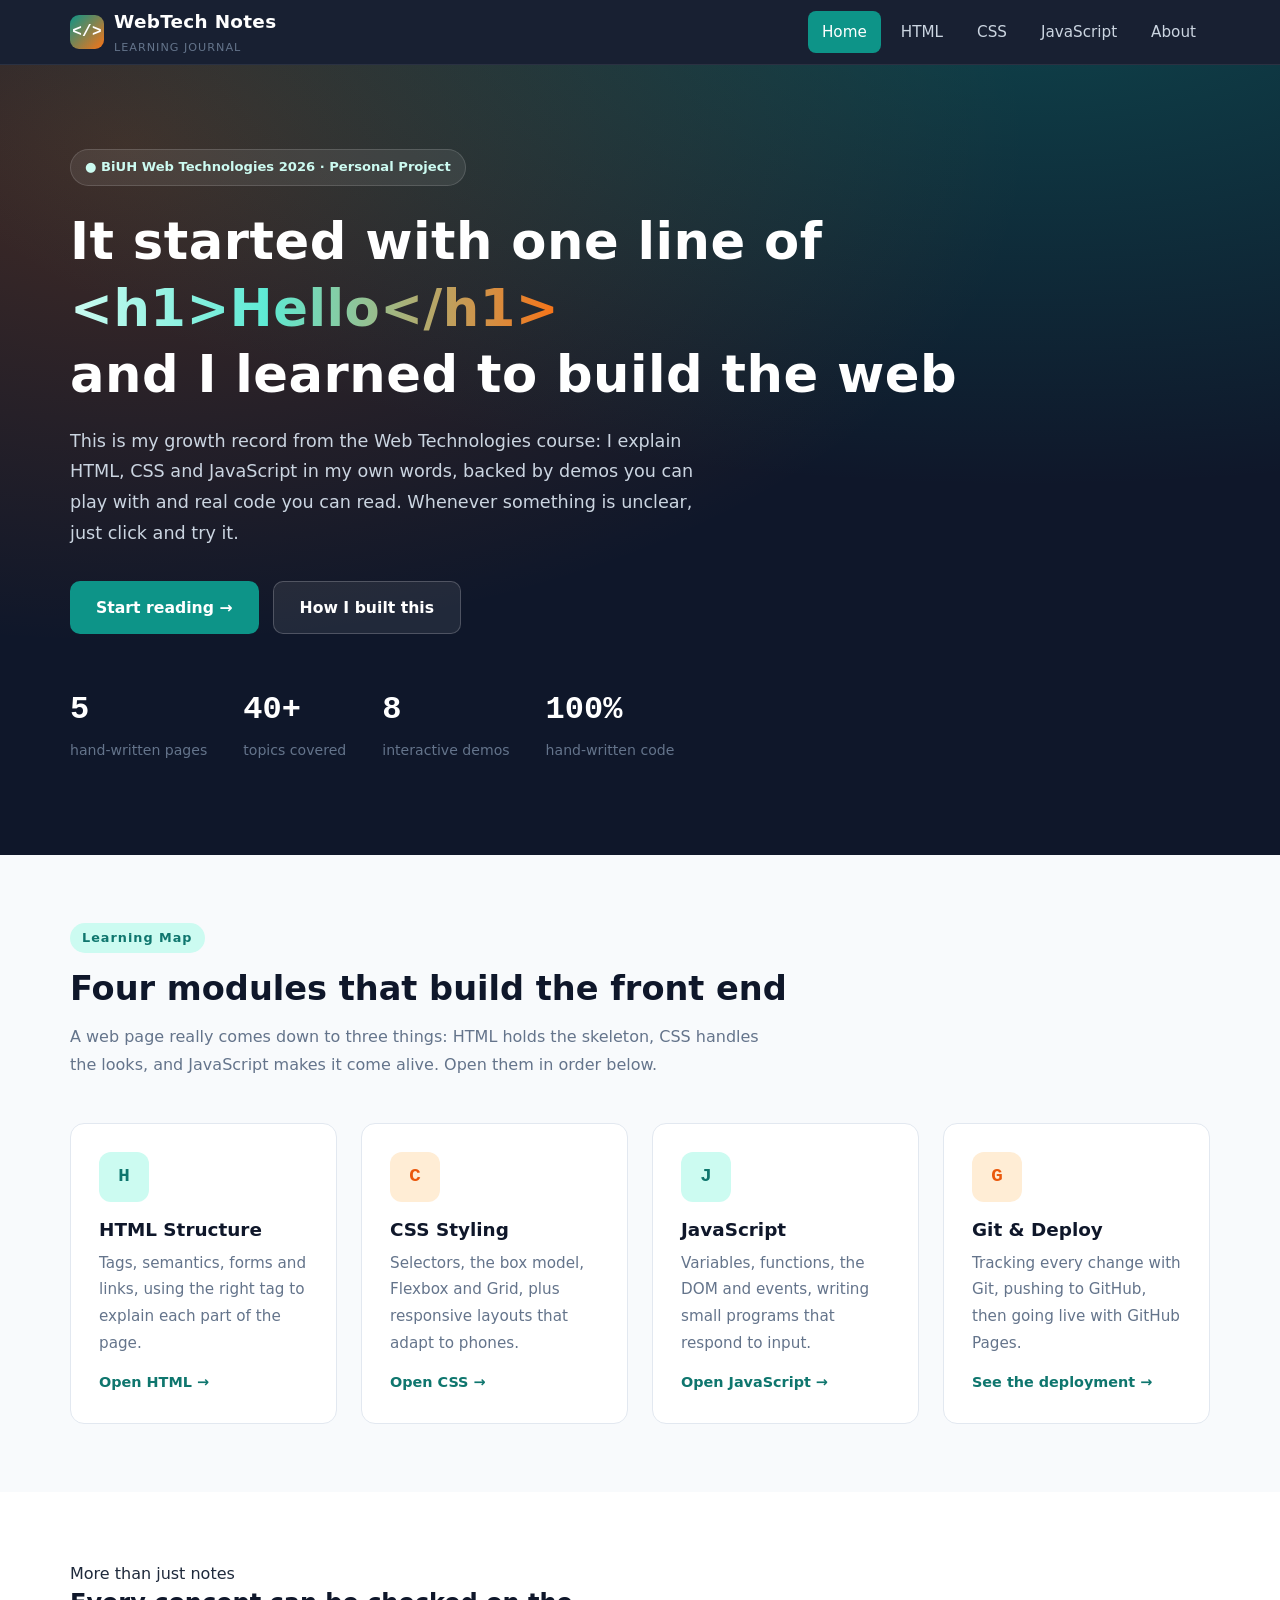
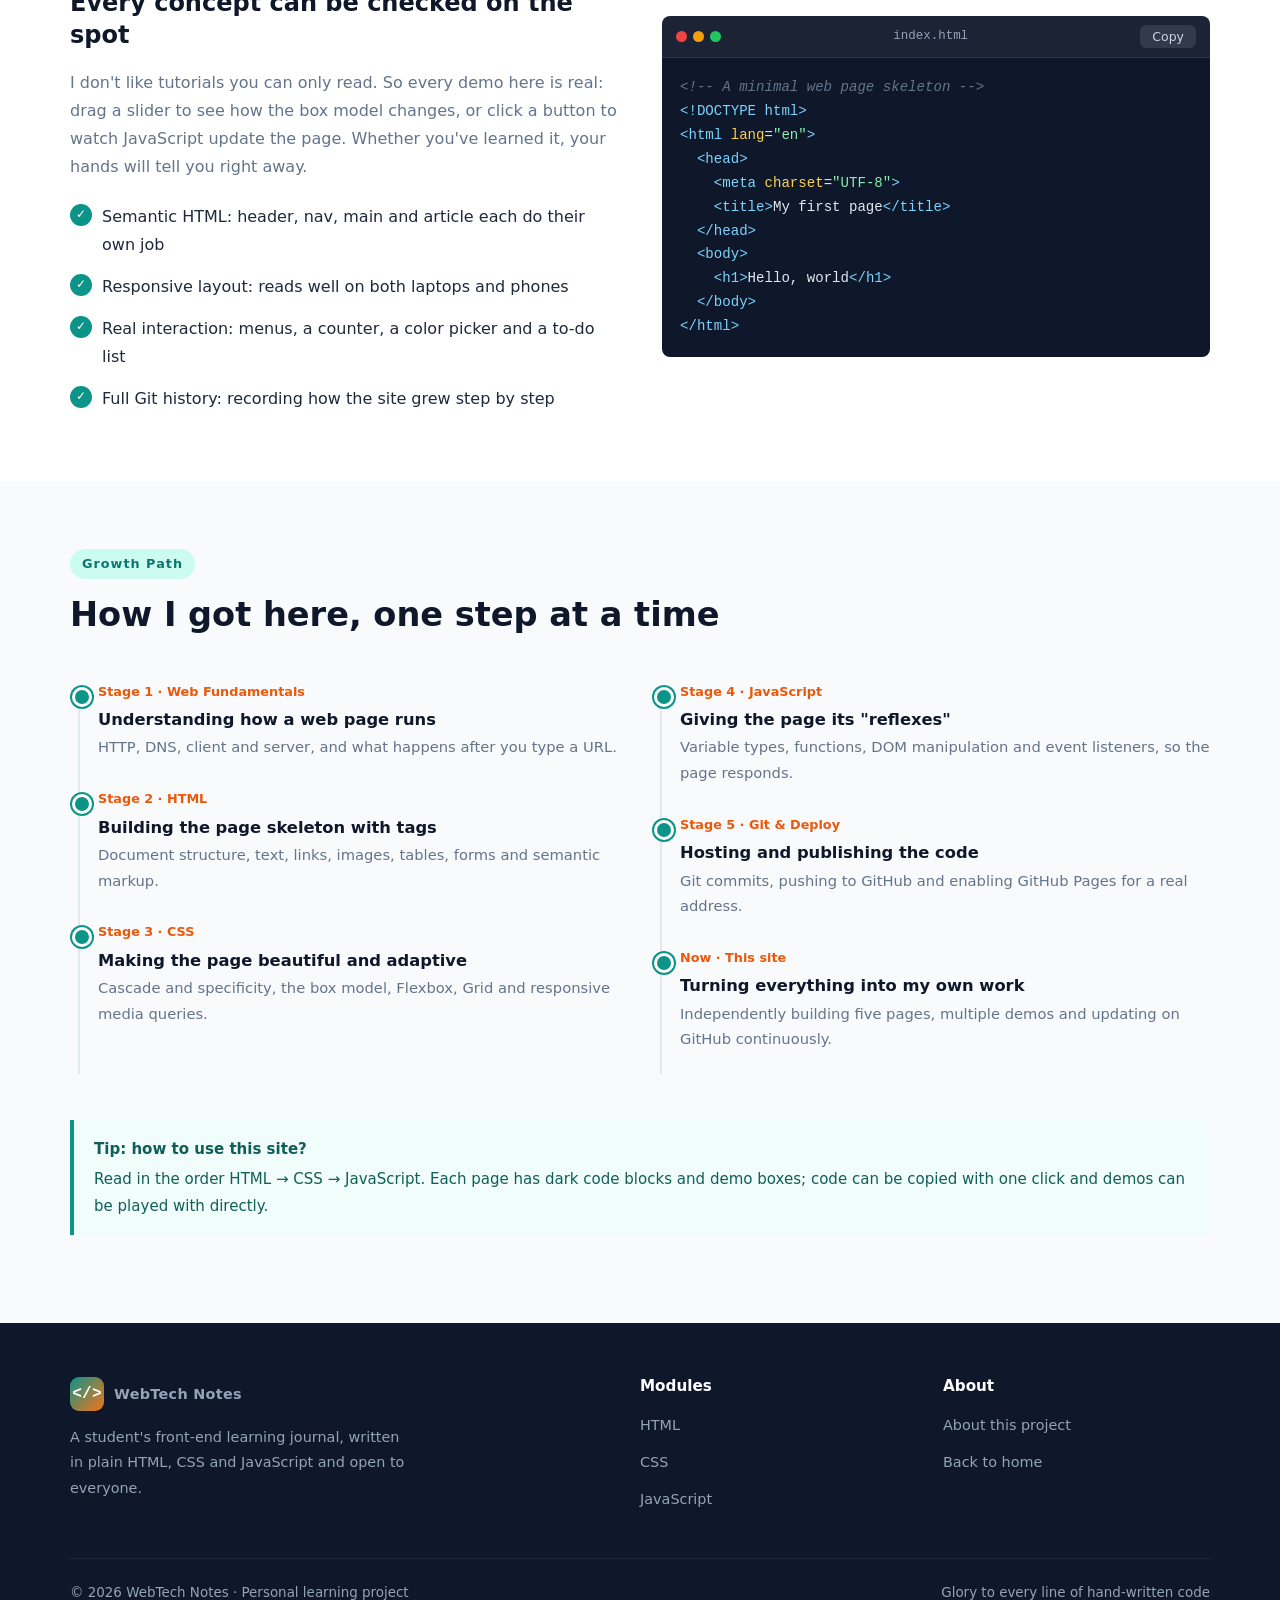
==== commit 79b50ef9: "Translate the whole site and assets into English for an English submission" ====
--- a/index.html
+++ b/index.html
@@ -1,18 +1,18 @@
 <!DOCTYPE html>
-<html lang="zh-CN">
+<html lang="en">
 <head>
   <meta charset="UTF-8">
   <meta name="viewport" content="width=device-width, initial-scale=1.0">
-  <title>Web 学徒手册 · 我的 Web 技术学习笔记</title>
-  <meta name="description" content="一个从零开始的 Web 前端学习成果展示：HTML、CSS、JavaScript 知识点、可交互演示与真实代码，全部手写并托管在 GitHub。">
-
-  <!-- 身份标识：favicon 与 app icon -->
+  <title>WebTech Notes · My Web Development Learning Journal</title>
+  <meta name="description" content="A from-scratch front-end learning journal: HTML, CSS and JavaScript topics, interactive demos and real code, all hand-written and hosted on GitHub.">
+
+  <!-- Identity: favicon and app icon -->
   <link rel="icon" href="images/favicon-32.png" sizes="32x32">
   <link rel="apple-touch-icon" href="images/apple-touch-icon.png">
 
-  <!-- Open Graph 链接分享卡片 -->
-  <meta property="og:title" content="Web 学徒手册">
-  <meta property="og:description" content="从零开始的 Web 前端学习成果展示：HTML、CSS、JavaScript，全部手写。">
+  <!-- Open Graph share card -->
+  <meta property="og:title" content="WebTech Notes">
+  <meta property="og:description" content="A from-scratch front-end journal: HTML, CSS and JavaScript, all hand-written.">
   <meta property="og:image" content="https://qianniu2007.github.io/webtech-notes/images/og-image.jpg">
   <meta property="og:url" content="https://qianniu2007.github.io/webtech-notes/">
   <meta property="og:type" content="website">
@@ -22,22 +22,22 @@
 </head>
 <body>
 
-  <!-- ===== 顶部导航 ===== -->
+  <!-- ===== Header ===== -->
   <header class="site-header">
     <div class="container nav-bar">
       <a class="brand" href="index.html">
         <span class="mark">&lt;/&gt;</span>
-        <span>Web 学徒手册<small>WEBTECH NOTES</small></span>
+        <span>WebTech Notes<small>LEARNING JOURNAL</small></span>
       </a>
-      <button class="nav-toggle" aria-label="切换菜单" aria-expanded="false">
+      <button class="nav-toggle" aria-label="Toggle menu" aria-expanded="false">
         <span></span><span></span><span></span>
       </button>
-      <nav class="nav-links" aria-label="主导航">
-        <a href="index.html" class="active">首页</a>
-        <a href="html.html">HTML 篇</a>
-        <a href="css.html">CSS 篇</a>
-        <a href="javascript.html">JavaScript 篇</a>
-        <a href="about.html">关于</a>
+      <nav class="nav-links" aria-label="Main navigation">
+        <a href="index.html" class="active">Home</a>
+        <a href="html.html">HTML</a>
+        <a href="css.html">CSS</a>
+        <a href="javascript.html">JavaScript</a>
+        <a href="about.html">About</a>
       </nav>
     </div>
   </header>
@@ -46,78 +46,80 @@
     <!-- ===== Hero ===== -->
     <section class="hero">
       <div class="container">
-        <span class="eyebrow">● BiUH Web Technologies 2026 · 个人项目</span>
-        <h1>从一行 <span class="grad">&lt;h1&gt;Hello&lt;/h1&gt;</span><br>开始，我学会了做网页</h1>
+        <span class="eyebrow">● BiUH Web Technologies 2026 · Personal Project</span>
+        <h1>It started with one line of <span class="grad">&lt;h1&gt;Hello&lt;/h1&gt;</span><br>and I learned to build the web</h1>
         <p class="lead">
-          这里是我在 Web 技术课上的成长档案：把学过的 HTML、CSS、JavaScript 重新讲一遍，
-          配上能直接上手玩的交互演示和真实代码。看不懂的地方，就点一下试试。
+          This is my growth record from the Web Technologies course: I explain HTML, CSS and JavaScript
+          in my own words, backed by demos you can play with and real code you can read.
+          Whenever something is unclear, just click and try it.
         </p>
         <div class="hero-actions">
-          <a href="html.html" class="btn btn-primary">开始翻笔记 →</a>
-          <a href="about.html" class="btn btn-ghost">这个网站怎么做的？</a>
+          <a href="html.html" class="btn btn-primary">Start reading →</a>
+          <a href="about.html" class="btn btn-ghost">How I built this</a>
         </div>
         <div class="hero-stats">
-          <div><div class="num"><span data-count="5">0</span></div><div class="lbl">个手写页面</div></div>
-          <div><div class="num"><span data-count="40">0</span>+</div><div class="lbl">个知识点</div></div>
-          <div><div class="num"><span data-count="8">0</span></div><div class="lbl">个可交互演示</div></div>
-          <div><div class="num"><span data-count="100">0</span>%</div><div class="lbl">纯手写代码</div></div>
-        </div>
-      </div>
-    </section>
-
-    <!-- ===== 学习模块 ===== -->
+          <div><div class="num"><span data-count="5">0</span></div><div class="lbl">hand-written pages</div></div>
+          <div><div class="num"><span data-count="40">0</span>+</div><div class="lbl">topics covered</div></div>
+          <div><div class="num"><span data-count="8">0</span></div><div class="lbl">interactive demos</div></div>
+          <div><div class="num"><span data-count="100">0</span>%</div><div class="lbl">hand-written code</div></div>
+        </div>
+      </div>
+    </section>
+
+    <!-- ===== Learning modules ===== -->
     <section class="section">
       <div class="container">
         <div class="section-head reveal">
-          <span class="tag">学习地图</span>
-          <h2>四个模块，搭起整个前端</h2>
-          <p>网页说到底就三件事：HTML 负责骨架，CSS 负责长相，JavaScript 负责让它活起来。下面按顺序点开就行。</p>
+          <span class="tag">Learning Map</span>
+          <h2>Four modules that build the front end</h2>
+          <p>A web page really comes down to three things: HTML holds the skeleton, CSS handles the looks, and JavaScript makes it come alive. Open them in order below.</p>
         </div>
         <div class="grid grid-4">
           <article class="card module-card reveal">
             <div class="icon">H</div>
-            <h3>HTML 结构</h3>
-            <p>标签、语义化、表单与链接，用正确的标签讲清楚页面每一块是什么。</p>
-            <a class="go" href="html.html">进入 HTML 篇</a>
+            <h3>HTML Structure</h3>
+            <p>Tags, semantics, forms and links, using the right tag to explain each part of the page.</p>
+            <a class="go" href="html.html">Open HTML</a>
           </article>
           <article class="card module-card reveal">
             <div class="icon accent-bg">C</div>
-            <h3>CSS 样式</h3>
-            <p>选择器、盒模型、Flexbox 与 Grid，再加上手机端自适应的响应式布局。</p>
-            <a class="go" href="css.html">进入 CSS 篇</a>
+            <h3>CSS Styling</h3>
+            <p>Selectors, the box model, Flexbox and Grid, plus responsive layouts that adapt to phones.</p>
+            <a class="go" href="css.html">Open CSS</a>
           </article>
           <article class="card module-card reveal">
             <div class="icon">J</div>
             <h3>JavaScript</h3>
-            <p>变量、函数、DOM 与事件，写几段真正能响应点击和输入的小程序。</p>
-            <a class="go" href="javascript.html">进入 JS 篇</a>
+            <p>Variables, functions, the DOM and events, writing small programs that respond to input.</p>
+            <a class="go" href="javascript.html">Open JavaScript</a>
           </article>
           <article class="card module-card reveal">
             <div class="icon accent-bg">G</div>
-            <h3>Git 与上线</h3>
-            <p>用 Git 记录每次改动，推到 GitHub，再用 GitHub Pages 让全世界能打开。</p>
-            <a class="go" href="about.html">看部署过程</a>
-          </article>
-        </div>
-      </div>
-    </section>
-
-    <!-- ===== 这个网站的特点 ===== -->
+            <h3>Git &amp; Deploy</h3>
+            <p>Tracking every change with Git, pushing to GitHub, then going live with GitHub Pages.</p>
+            <a class="go" href="about.html">See the deployment</a>
+          </article>
+        </div>
+      </div>
+    </section>
+
+    <!-- ===== Why this site ===== -->
     <section class="section alt">
       <div class="container">
         <div class="grid grid-2" style="align-items:center; gap:44px;">
           <div class="reveal">
-            <span class="tag">不只是抄笔记</span>
-            <h2 style="margin-bottom:18px;">每个知识点，都能当场验证</h2>
+            <span class="tag">More than just notes</span>
+            <h2 style="margin-bottom:18px;">Every concept can be checked on the spot</h2>
             <p style="color:var(--muted); margin-bottom:22px;">
-              我不喜欢只看不动的教程。所以这个网站里的演示都是真的：拖一拖滑块看盒模型怎么变，
-              点按钮看 JavaScript 怎么改页面。学没学会，手一伸就知道。
+              I don't like tutorials you can only read. So every demo here is real: drag a slider to see
+              how the box model changes, or click a button to watch JavaScript update the page.
+              Whether you've learned it, your hands will tell you right away.
             </p>
             <ul class="feature-list">
-              <li>语义化 HTML：header、nav、main、article 各司其职</li>
-              <li>响应式布局：电脑和手机上都能正常阅读</li>
-              <li>真实交互：菜单、计数器、调色板、待办清单</li>
-              <li>完整 Git 历史：记录网站一步步长大的过程</li>
+              <li>Semantic HTML: header, nav, main and article each do their own job</li>
+              <li>Responsive layout: reads well on both laptops and phones</li>
+              <li>Real interaction: menus, a counter, a color picker and a to-do list</li>
+              <li>Full Git history: recording how the site grew step by step</li>
             </ul>
           </div>
           <div class="reveal">
@@ -125,17 +127,17 @@
               <div class="code-bar">
                 <span class="dots"><i></i><i></i><i></i></span>
                 <span class="fname">index.html</span>
-                <button class="copy-btn">复制</button>
+                <button class="copy-btn">Copy</button>
               </div>
-<pre><span class="t-com">&lt;!-- 一个最朴素的网页骨架 --&gt;</span>
+<pre><span class="t-com">&lt;!-- A minimal web page skeleton --&gt;</span>
 <span class="t-tag">&lt;!DOCTYPE html&gt;</span>
-<span class="t-tag">&lt;html</span> <span class="t-attr">lang</span>=<span class="t-str">"zh-CN"</span><span class="t-tag">&gt;</span>
+<span class="t-tag">&lt;html</span> <span class="t-attr">lang</span>=<span class="t-str">"en"</span><span class="t-tag">&gt;</span>
   <span class="t-tag">&lt;head&gt;</span>
     <span class="t-tag">&lt;meta</span> <span class="t-attr">charset</span>=<span class="t-str">"UTF-8"</span><span class="t-tag">&gt;</span>
-    <span class="t-tag">&lt;title&gt;</span>我的第一个网页<span class="t-tag">&lt;/title&gt;</span>
+    <span class="t-tag">&lt;title&gt;</span>My first page<span class="t-tag">&lt;/title&gt;</span>
   <span class="t-tag">&lt;/head&gt;</span>
   <span class="t-tag">&lt;body&gt;</span>
-    <span class="t-tag">&lt;h1&gt;</span>你好，世界<span class="t-tag">&lt;/h1&gt;</span>
+    <span class="t-tag">&lt;h1&gt;</span>Hello, world<span class="t-tag">&lt;/h1&gt;</span>
   <span class="t-tag">&lt;/body&gt;</span>
 <span class="t-tag">&lt;/html&gt;</span></pre>
             </div>
@@ -144,93 +146,93 @@
       </div>
     </section>
 
-    <!-- ===== 学习历程时间线 ===== -->
+    <!-- ===== Timeline ===== -->
     <section class="section">
       <div class="container">
         <div class="section-head reveal">
-          <span class="tag">成长轨迹</span>
-          <h2>我是这样一步步学过来的</h2>
+          <span class="tag">Growth Path</span>
+          <h2>How I got here, one step at a time</h2>
         </div>
         <div class="grid grid-2">
           <div class="timeline reveal">
             <div class="timeline-item">
-              <div class="when">第 1 阶段 · Web 基础</div>
-              <h4>搞懂网页是怎么跑起来的</h4>
-              <p>HTTP、DNS、客户端与服务器，浏览器输入网址后到底发生了什么。</p>
-            </div>
-            <div class="timeline-item">
-              <div class="when">第 2 阶段 · HTML</div>
-              <h4>用标签搭出页面骨架</h4>
-              <p>文档结构、文本、链接、图片、表格、表单，以及语义化写法。</p>
-            </div>
-            <div class="timeline-item">
-              <div class="when">第 3 阶段 · CSS</div>
-              <h4>让页面变得好看又自适应</h4>
-              <p>层叠与优先级、盒模型、Flexbox、Grid 和响应式媒体查询。</p>
+              <div class="when">Stage 1 · Web Fundamentals</div>
+              <h4>Understanding how a web page runs</h4>
+              <p>HTTP, DNS, client and server, and what happens after you type a URL.</p>
+            </div>
+            <div class="timeline-item">
+              <div class="when">Stage 2 · HTML</div>
+              <h4>Building the page skeleton with tags</h4>
+              <p>Document structure, text, links, images, tables, forms and semantic markup.</p>
+            </div>
+            <div class="timeline-item">
+              <div class="when">Stage 3 · CSS</div>
+              <h4>Making the page beautiful and adaptive</h4>
+              <p>Cascade and specificity, the box model, Flexbox, Grid and responsive media queries.</p>
             </div>
           </div>
           <div class="timeline reveal">
             <div class="timeline-item">
-              <div class="when">第 4 阶段 · JavaScript</div>
-              <h4>给网页装上"反应神经"</h4>
-              <p>变量类型、函数、DOM 操作与事件监听，页面开始响应我的操作。</p>
-            </div>
-            <div class="timeline-item">
-              <div class="when">第 5 阶段 · Git &amp; 上线</div>
-              <h4>把代码托管并发布出去</h4>
-              <p>Git 提交、推送到 GitHub，开启 GitHub Pages 得到真实网址。</p>
-            </div>
-            <div class="timeline-item">
-              <div class="when">现在 · 这个网站</div>
-              <h4>把所学整理成自己的作品</h4>
-              <p>独立完成五个页面、多个交互演示，并持续在 GitHub 上更新。</p>
+              <div class="when">Stage 4 · JavaScript</div>
+              <h4>Giving the page its "reflexes"</h4>
+              <p>Variable types, functions, DOM manipulation and event listeners, so the page responds.</p>
+            </div>
+            <div class="timeline-item">
+              <div class="when">Stage 5 · Git &amp; Deploy</div>
+              <h4>Hosting and publishing the code</h4>
+              <p>Git commits, pushing to GitHub and enabling GitHub Pages for a real address.</p>
+            </div>
+            <div class="timeline-item">
+              <div class="when">Now · This site</div>
+              <h4>Turning everything into my own work</h4>
+              <p>Independently building five pages, multiple demos and updating on GitHub continuously.</p>
             </div>
           </div>
         </div>
 
         <div class="callout info reveal" style="margin-top:40px;">
-          <strong>小提示：怎么用这个网站？</strong>
-          建议按 HTML → CSS → JavaScript 的顺序读。每个页面都有深色代码块和"演示框"，代码可以一键复制，演示可以直接动手玩。
+          <strong>Tip: how to use this site?</strong>
+          Read in the order HTML → CSS → JavaScript. Each page has dark code blocks and demo boxes; code can be copied with one click and demos can be played with directly.
         </div>
       </div>
     </section>
   </main>
 
-  <!-- ===== 页脚 ===== -->
+  <!-- ===== Footer ===== -->
   <footer class="site-footer">
     <div class="container">
       <div class="footer-grid">
         <div>
           <a class="brand" href="index.html">
             <span class="mark">&lt;/&gt;</span>
-            <span>Web 学徒手册</span>
+            <span>WebTech Notes</span>
           </a>
-          <p>一个学生的 Web 前端学习档案，用最朴素的 HTML、CSS、JavaScript 写成，向所有人开放。</p>
+          <p>A student's front-end learning journal, written in plain HTML, CSS and JavaScript and open to everyone.</p>
         </div>
         <div>
-          <h4>知识模块</h4>
+          <h4>Modules</h4>
           <ul>
-            <li><a href="html.html">HTML 篇</a></li>
-            <li><a href="css.html">CSS 篇</a></li>
-            <li><a href="javascript.html">JavaScript 篇</a></li>
+            <li><a href="html.html">HTML</a></li>
+            <li><a href="css.html">CSS</a></li>
+            <li><a href="javascript.html">JavaScript</a></li>
           </ul>
         </div>
         <div>
-          <h4>关于</h4>
+          <h4>About</h4>
           <ul>
-            <li><a href="about.html">关于这个项目</a></li>
-            <li><a href="index.html">回到首页</a></li>
+            <li><a href="about.html">About this project</a></li>
+            <li><a href="index.html">Back to home</a></li>
           </ul>
         </div>
       </div>
       <div class="footer-bottom">
-        <span>© <span data-year>2026</span> Web 学徒手册 · 个人学习项目</span>
+        <span>© <span data-year>2026</span> WebTech Notes · Personal learning project</span>
         <span>Glory to every line of hand-written code</span>
       </div>
     </div>
   </footer>
 
-  <button class="to-top" aria-label="回到顶部">↑</button>
+  <button class="to-top" aria-label="Back to top">↑</button>
   <script src="js/main.js"></script>
 </body>
 </html>
--- a/css/style.css
+++ b/css/style.css
@@ -1,21 +1,21 @@
 /* =========================================================
-   WebTech Notes · 学习成果展示网站 共享样式表
-   纯手写 CSS：变量 + Flexbox + Grid + 响应式
+   WebTech Notes · Shared stylesheet for the learning journal
+   Hand-written CSS: variables + Flexbox + Grid + responsive
    ========================================================= */
 
-/* ---------- 设计变量 ---------- */
+/* ---------- Design variables ---------- */
 :root {
-  --brand: #0d9488;        /* 主色 teal */
+  --brand: #0d9488;        /* primary teal */
   --brand-dark: #0f766e;
   --brand-light: #ccfbf1;
-  --accent: #f97316;       /* 橙色强调 */
+  --accent: #f97316;       /* orange accent */
   --accent-dark: #ea580c;
-  --ink: #1e293b;          /* 正文深灰蓝 */
+  --ink: #1e293b;          /* body text, dark slate blue */
   --muted: #64748b;
   --line: #e2e8f0;
   --bg: #f8fafc;
   --card: #ffffff;
-  --dark: #0f172a;         /* 导航/页脚/代码块 */
+  --dark: #0f172a;         /* nav / footer / code blocks */
   --code-bg: #0f172a;
   --code-ink: #e2e8f0;
   --shadow: 0 4px 16px rgba(15, 23, 42, 0.08);
@@ -23,11 +23,11 @@
   --radius: 14px;
   --radius-sm: 8px;
   --maxw: 1140px;
-  --font: "PingFang SC", "Microsoft YaHei", "Segoe UI", system-ui, -apple-system, sans-serif;
+  --font: "Segoe UI", system-ui, -apple-system, "PingFang SC", "Microsoft YaHei", sans-serif;
   --mono: "Cascadia Code", "JetBrains Mono", Consolas, Monaco, "Courier New", monospace;
 }
 
-/* ---------- 基础重置 ---------- */
+/* ---------- Basic reset ---------- */
 * { margin: 0; padding: 0; box-sizing: border-box; }
 
 html { scroll-behavior: smooth; }
@@ -49,7 +49,7 @@
 
 .container { width: min(92%, var(--maxw)); margin-inline: auto; }
 
-/* ---------- 顶部导航 ---------- */
+/* ---------- Header navigation ---------- */
 .site-header {
   position: sticky;
   top: 0;
@@ -98,7 +98,7 @@
 .nav-links a:hover { background: rgba(255, 255, 255, 0.1); color: #fff; }
 .nav-links a.active { background: var(--brand); color: #fff; }
 
-/* 汉堡按钮（移动端） */
+/* Hamburger button (mobile) */
 .nav-toggle {
   display: none;
   flex-direction: column;
@@ -123,7 +123,7 @@
 .nav-toggle.open span:nth-child(2) { opacity: 0; }
 .nav-toggle.open span:nth-child(3) { transform: translateY(-7px) rotate(-45deg); }
 
-/* ---------- Hero 区 ---------- */
+/* ---------- Hero section ---------- */
 .hero {
   position: relative;
   background: radial-gradient(1200px 500px at 80% -10%, rgba(13, 148, 136, 0.35), transparent),
@@ -134,7 +134,7 @@
   overflow: hidden;
 }
 .hero .eyebrow {
-  display: inline-flex;
+  display:inline-flex;
   align-items: center;
   gap: 8px;
   background: rgba(255, 255, 255, 0.08);
@@ -179,7 +179,7 @@
 }
 .hero-stats .lbl { color: var(--muted); font-size: 0.88rem; }
 
-/* 页面内小 hero（子页面顶部） */
+/* In-page mini hero (top of subpages) */
 .page-hero {
   background: var(--dark);
   color: #e2e8f0;
@@ -190,7 +190,7 @@
 .page-hero h1 { color: #fff; font-size: clamp(1.8rem, 4vw, 2.6rem); margin-bottom: 10px; }
 .page-hero p { color: #cbd5e1; max-width: 680px; }
 
-/* ---------- 按钮 ---------- */
+/* ---------- Buttons ---------- */
 .btn {
   display: inline-flex;
   align-items: center;
@@ -211,7 +211,7 @@
 .btn-ghost:hover { background: rgba(255,255,255,0.16); }
 .btn-sm { padding: 8px 16px; font-size: 0.88rem; border-radius: 8px; }
 
-/* ---------- 通用区块 ---------- */
+/* ---------- Generic sections ---------- */
 .section { padding: 68px 0; }
 .section.alt { background: #fff; }
 .section-head { max-width: 720px; margin-bottom: 44px; }
@@ -229,7 +229,7 @@
 .section-head h2 { font-size: clamp(1.5rem, 3vw, 2.1rem); margin-bottom: 12px; }
 .section-head p { color: var(--muted); }
 
-/* ---------- 卡片网格 ---------- */
+/* ---------- Card grids ---------- */
 .grid { display: grid; gap: 24px; }
 .grid-3 { grid-template-columns: repeat(3, 1fr); }
 .grid-2 { grid-template-columns: repeat(2, 1fr); }
@@ -262,11 +262,11 @@
 .card .go::after { content: " →"; transition: margin 0.2s; }
 .card:hover .go::after { margin-left: 4px; }
 
-/* 模块卡片（首页，带编号颜色） */
+/* Module cards (home page, numbered with colors) */
 .module-card { display: flex; flex-direction: column; }
 .module-card .icon.accent-bg { background: #ffedd5; color: var(--accent-dark); }
 
-/* ---------- 代码块 ---------- */
+/* ---------- Code blocks ---------- */
 .code-block {
   position: relative;
   background: var(--code-bg);
@@ -306,7 +306,7 @@
   line-height: 1.7;
   color: var(--code-ink);
 }
-/* 简单的语法高亮（用 span 类手动标注） */
+/* Simple syntax highlighting (manually marked with span classes) */
 .t-tag { color: #7dd3fc; }
 .t-attr { color: #fcd34d; }
 .t-str { color: #86efac; }
@@ -315,7 +315,7 @@
 .t-fn { color: #fbbf24; }
 .t-num { color: #fca5a5; }
 
-/* 行内代码 */
+/* Inline code */
 code.inline {
   background: #f1f5f9;
   color: var(--accent-dark);
@@ -326,7 +326,7 @@
   font-size: 0.86em;
 }
 
-/* ---------- 演示框（交互 demo） ---------- */
+/* ---------- Demo boxes (interactive demos) ---------- */
 .demo {
   border: 1px solid var(--line);
   border-radius: var(--radius);
@@ -352,7 +352,7 @@
 }
 .demo-row { display: flex; flex-wrap: wrap; gap: 14px; align-items: center; }
 
-/* ---------- 标签/徽章 ---------- */
+/* ---------- Tags / badges ---------- */
 .badge {
   display: inline-block;
   padding: 3px 11px;
@@ -365,7 +365,7 @@
 .badge.orange { background: #ffedd5; color: var(--accent-dark); }
 .badge.slate { background: #f1f5f9; color: var(--muted); }
 
-/* ---------- 知识点列表 ---------- */
+/* ---------- Feature / knowledge lists ---------- */
 .feature-list { display: grid; gap: 14px; }
 .feature-list li {
   position: relative;
@@ -386,7 +386,7 @@
   font-weight: 700;
 }
 
-/* ---------- 表格 ---------- */
+/* ---------- Tables ---------- */
 .table-wrap { overflow-x: auto; border: 1px solid var(--line); border-radius: var(--radius-sm); }
 table { width: 100%; border-collapse: collapse; background: #fff; min-width: 520px; }
 th, td { padding: 13px 16px; text-align: left; border-bottom: 1px solid var(--line); font-size: 0.92rem; }
@@ -394,7 +394,7 @@
 tbody tr:last-child td { border-bottom: 0; }
 tbody tr:hover { background: #f8fafc; }
 
-/* ---------- 语义化标签示意（HTML 页） ---------- */
+/* ---------- Semantic tag diagram (HTML page) ---------- */
 .semantic-demo {
   border: 2px dashed var(--brand);
   border-radius: var(--radius-sm);
@@ -415,7 +415,7 @@
 .semantic-demo .sem-box.footer { background: var(--dark); color: #fdba74; }
 .semantic-demo .mid { display: grid; grid-template-columns: 2fr 1fr; gap: 10px; }
 
-/* ---------- 盒模型交互演示（CSS 页） ---------- */
+/* ---------- Box model interactive demo (CSS page) ---------- */
 .box-model-stage {
   display: grid;
   place-items: center;
@@ -440,7 +440,7 @@
 .range-control input[type=range] { width: 100%; accent-color: var(--brand); }
 .range-control .val { font-family: var(--mono); color: var(--accent-dark); font-weight: 700; }
 
-/* Flexbox 演示 */
+/* Flexbox demo */
 .flex-stage {
   display: flex;
   gap: 10px;
@@ -474,7 +474,7 @@
 }
 .seg-control button.on { background: var(--brand); color: #fff; }
 
-/* ---------- JS 页小部件 ---------- */
+/* ---------- JS page widgets ---------- */
 .counter-display {
   font-family: var(--mono);
   font-size: 2.6rem;
@@ -529,7 +529,7 @@
 }
 .todo-empty { color: var(--muted); font-size: 0.9rem; text-align: center; padding: 14px; }
 
-/* ---------- 时间线（学习历程） ---------- */
+/* ---------- Timeline (learning journey) ---------- */
 .timeline { position: relative; padding-left: 28px; }
 .timeline::before {
   content: "";
@@ -553,7 +553,7 @@
 .timeline-item .when { font-size: 0.8rem; color: var(--accent-dark); font-weight: 700; margin-bottom: 6px; }
 .timeline-item p { color: var(--muted); font-size: 0.92rem; }
 
-/* ---------- 引用/提示框 ---------- */
+/* ---------- Callouts ---------- */
 .callout {
   border-left: 4px solid var(--accent);
   background: #fff7ed;
@@ -566,7 +566,7 @@
 .callout.info { border-color: var(--brand); background: #f0fdfa; color: #115e59; }
 .callout strong { display: block; margin-bottom: 4px; }
 
-/* ---------- 页脚 ---------- */
+/* ---------- Footer ---------- */
 .site-footer {
   background: var(--dark);
   color: #94a3b8;
@@ -582,7 +582,7 @@
 .site-footer p { font-size: 0.9rem; max-width: 340px; }
 .site-footer h4 { color: #fff; font-size: 0.95rem; margin-bottom: 14px; }
 .site-footer ul li { margin-bottom: 9px; }
-.site-footer a { color: #94a3b8; font-size: 0.9rem; }
+.site-footer a { color: #94a3b8; font-size:0.9rem; }
 .site-footer a:hover { color: #5eead4; }
 .footer-bottom {
   border-top: 1px solid rgba(255,255,255,0.08);
@@ -594,7 +594,7 @@
   font-size: 0.84rem;
 }
 
-/* ---------- 回到顶部 ---------- */
+/* ---------- Back to top ---------- */
 .to-top {
   position: fixed;
   right: 24px;
@@ -617,11 +617,11 @@
 .to-top.show { opacity: 1; pointer-events: auto; transform: translateY(0); }
 .to-top:hover { background: var(--brand-dark); }
 
-/* ---------- 滚动入场动画 ---------- */
+/* ---------- Scroll reveal animation ---------- */
 .reveal { opacity: 0; transform: translateY(26px); transition: opacity 0.6s ease, transform 0.6s ease; }
 .reveal.visible { opacity: 1; transform: translateY(0); }
 
-/* ---------- 响应式 ---------- */
+/* ---------- Responsive ---------- */
 @media (max-width: 960px) {
   .grid-4 { grid-template-columns: repeat(2, 1fr); }
   .grid-3 { grid-template-columns: repeat(2, 1fr); }
